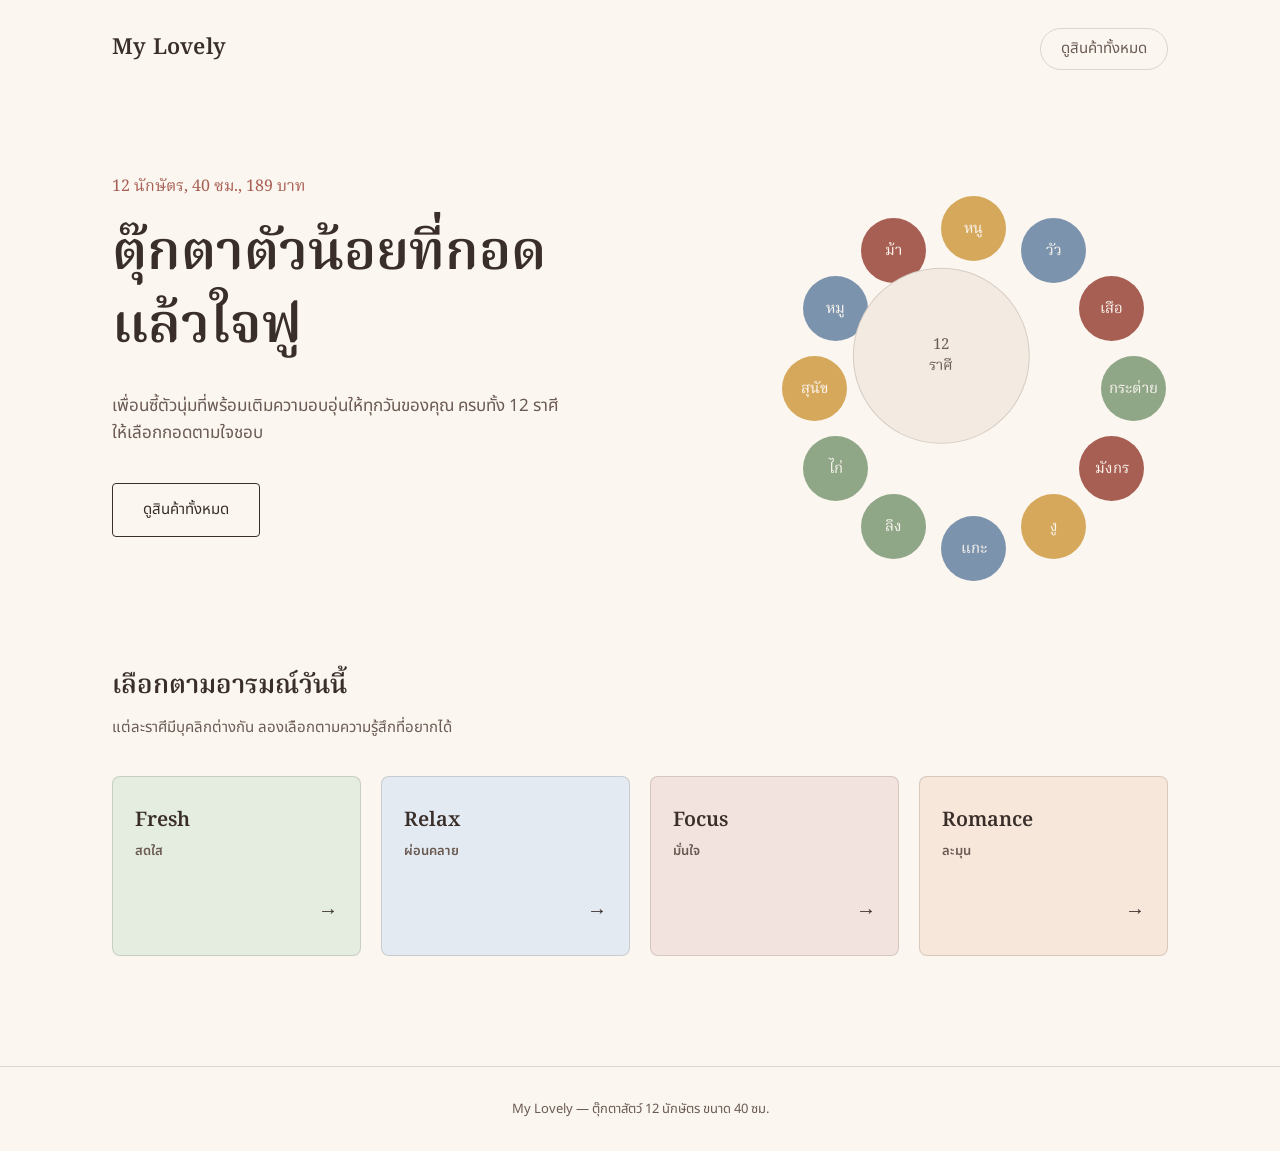
==== index.html @ 0e38061e "Add files via upload" ====
<!DOCTYPE html>
<html lang="th">
<head>
<meta charset="UTF-8">
<meta name="viewport" content="width=device-width, initial-scale=1.0">
<title>My Lovely — ตุ๊กตา 12 นักษัตร</title>
<link rel="stylesheet" href="style.css">
</head>
<body>

<nav class="site-nav">
  <a href="index.html" class="site-nav__logo">My Lovely</a>
  <a href="product.html" class="site-nav__link">ดูสินค้าทั้งหมด</a>
</nav>

<header class="hero">
  <div>
    <p class="hero__eyebrow">12 นักษัตร, 40 ซม., 189 บาท</p>
    <h1 class="hero__title">ตุ๊กตาตัวน้อยที่กอดแล้วใจฟู</h1>
    <p class="hero__sub">เพื่อนซี้ตัวนุ่มที่พร้อมเติมความอบอุ่นให้ทุกวันของคุณ ครบทั้ง 12 ราศี ให้เลือกกอดตามใจชอบ</p>
    <a href="product.html" class="hero__cta">ดูสินค้าทั้งหมด</a>
  </div>

  <div class="hero__ring" aria-hidden="true">
    <div class="hero__ring-dot" style="top:12%; left:50%; transform:translate(-50%,-50%); background:#D6A85C; animation-delay:0.02s;"><span>หนู</span></div>
    <div class="hero__ring-dot" style="top:17.1%; left:69%; transform:translate(-50%,-50%); background:#7C93AD; animation-delay:0.06s;"><span>วัว</span></div>
    <div class="hero__ring-dot" style="top:31%; left:82.9%; transform:translate(-50%,-50%); background:#A85F53; animation-delay:0.1s;"><span>เสือ</span></div>
    <div class="hero__ring-dot" style="top:50%; left:88%; transform:translate(-50%,-50%); background:#8FA687; animation-delay:0.14s;"><span>กระต่าย</span></div>
    <div class="hero__ring-dot" style="top:69%; left:82.9%; transform:translate(-50%,-50%); background:#A85F53; animation-delay:0.18s;"><span>มังกร</span></div>
    <div class="hero__ring-dot" style="top:82.9%; left:69%; transform:translate(-50%,-50%); background:#D6A85C; animation-delay:0.22s;"><span>งู</span></div>
    <div class="hero__ring-dot" style="top:88%; left:50%; transform:translate(-50%,-50%); background:#7C93AD; animation-delay:0.26s;"><span>แกะ</span></div>
    <div class="hero__ring-dot" style="top:82.9%; left:31%; transform:translate(-50%,-50%); background:#8FA687; animation-delay:0.3s;"><span>ลิง</span></div>
    <div class="hero__ring-dot" style="top:69%; left:17.1%; transform:translate(-50%,-50%); background:#8FA687; animation-delay:0.34s;"><span>ไก่</span></div>
    <div class="hero__ring-dot" style="top:50%; left:12%; transform:translate(-50%,-50%); background:#D6A85C; animation-delay:0.38s;"><span>สุนัข</span></div>
    <div class="hero__ring-dot" style="top:31%; left:17.1%; transform:translate(-50%,-50%); background:#7C93AD; animation-delay:0.42s;"><span>หมู</span></div>
    <div class="hero__ring-dot" style="top:17.1%; left:31%; transform:translate(-50%,-50%); background:#A85F53; animation-delay:0.46s;"><span>ม้า</span></div>
    <div class="hero__ring-center">12<br>ราศี</div>
  </div>
</header>

<section class="moods">
  <h2 class="moods__head">เลือกตามอารมณ์วันนี้</h2>
  <p class="moods__sub">แต่ละราศีมีบุคลิกต่างกัน ลองเลือกตามความรู้สึกที่อยากได้</p>

  <div class="moods__grid">
    <a href="product.html?mood=fresh" class="mood-card" data-mood="fresh">
      <span class="mood-card__label">Fresh<span class="mood-card__label-th">สดใส</span></span>
      <span class="mood-card__arrow">→</span>
    </a>
    <a href="product.html?mood=relax" class="mood-card" data-mood="relax">
      <span class="mood-card__label">Relax<span class="mood-card__label-th">ผ่อนคลาย</span></span>
      <span class="mood-card__arrow">→</span>
    </a>
    <a href="product.html?mood=focus" class="mood-card" data-mood="focus">
      <span class="mood-card__label">Focus<span class="mood-card__label-th">มั่นใจ</span></span>
      <span class="mood-card__arrow">→</span>
    </a>
    <a href="product.html?mood=romance" class="mood-card" data-mood="romance">
      <span class="mood-card__label">Romance<span class="mood-card__label-th">ละมุน</span></span>
      <span class="mood-card__arrow">→</span>
    </a>
  </div>
</section>

<footer class="site-footer">
  My Lovely — ตุ๊กตาสัตว์ 12 นักษัตร ขนาด 40 ซม.
</footer>

</body>
</html>
---- style.css ----
@import url('https://fonts.googleapis.com/css2?family=Noto+Serif+Thai:wght@400;500;600;700&family=Noto+Sans+Thai:wght@400;500;600&display=swap');

:root {
  --cream: #FBF6F0;
  --cream-deep: #F3EBE1;
  --ink: #3A2E2A;
  --ink-soft: #6B5B54;
  --rose: #C97C6D;
  --rose-deep: #A85F53;
  --sage: #8FA687;
  --blue: #7C93AD;
  --gold: #D6A85C;
  --line: rgba(58, 46, 42, 0.16);

  --serif: 'Noto Serif Thai', 'Times New Roman', serif;
  --sans: 'Noto Sans Thai', 'Helvetica Neue', sans-serif;
}

* {
  box-sizing: border-box;
}

html {
  scroll-behavior: smooth;
}

body {
  margin: 0;
  background: var(--cream);
  color: var(--ink);
  font-family: var(--sans);
  line-height: 1.6;
  -webkit-font-smoothing: antialiased;
}

a {
  color: inherit;
}

button {
  font-family: inherit;
}

:focus-visible {
  outline: 2px solid var(--rose-deep);
  outline-offset: 3px;
}

.wrap {
  max-width: 1120px;
  margin: 0 auto;
  padding: 0 32px;
}

/* ---------- Nav ---------- */

.site-nav {
  display: flex;
  align-items: center;
  justify-content: space-between;
  padding: 28px 32px;
  max-width: 1120px;
  margin: 0 auto;
}

.site-nav__logo {
  font-family: var(--serif);
  font-size: 22px;
  font-weight: 600;
  text-decoration: none;
  color: var(--ink);
  letter-spacing: 0.01em;
}

.site-nav__link {
  text-decoration: none;
  color: var(--ink-soft);
  font-size: 15px;
  padding: 8px 20px;
  border: 1px solid var(--line);
  border-radius: 999px;
  transition: border-color 0.15s ease, color 0.15s ease;
}

.site-nav__link:hover {
  border-color: var(--rose-deep);
  color: var(--rose-deep);
}

/* ---------- Hero ---------- */

.hero {
  padding: 48px 32px 100px;
  max-width: 1120px;
  margin: 0 auto;
  display: grid;
  grid-template-columns: 1.1fr 0.9fr;
  gap: 48px;
  align-items: center;
}

.hero__eyebrow {
  font-family: var(--serif);
  font-size: 16px;
  color: var(--rose-deep);
  margin: 0 0 18px;
}

.hero__title {
  font-family: var(--serif);
  font-size: clamp(34px, 4.6vw, 54px);
  line-height: 1.35;
  font-weight: 600;
  margin: 0 0 28px;
  max-width: 15ch;
}

.hero__sub {
  font-size: 17px;
  color: var(--ink-soft);
  max-width: 46ch;
  margin: 0 0 36px;
}

.hero__cta {
  display: inline-block;
  text-decoration: none;
  font-size: 15px;
  color: var(--ink);
  padding: 14px 30px;
  border: 1px solid var(--ink);
  border-radius: 4px;
  transition: background 0.15s ease, color 0.15s ease;
}

.hero__cta:hover {
  background: var(--ink);
  color: var(--cream);
}

.hero__ring {
  position: relative;
  width: 100%;
  aspect-ratio: 1 / 1;
  max-width: 420px;
  margin: 0 auto;
}

.hero__ring-dot {
  position: absolute;
  width: 15.5%;
  aspect-ratio: 1 / 1;
  border-radius: 50%;
  display: flex;
  align-items: center;
  justify-content: center;
  font-family: var(--serif);
  font-size: 15px;
  color: var(--cream);
  animation: drift-in 1.1s cubic-bezier(0.2, 0.7, 0.2, 1) both;
}

@keyframes drift-in {
  from {
    opacity: 0;
    transform: scale(0.4);
  }
  to {
    opacity: 1;
    transform: scale(1);
  }
}

@media (prefers-reduced-motion: reduce) {
  .hero__ring-dot {
    animation: none;
  }
}

.hero__ring-center {
  position: absolute;
  top: 50%;
  left: 50%;
  transform: translate(-50%, -50%);
  width: 42%;
  aspect-ratio: 1 / 1;
  border-radius: 50%;
  background: var(--cream-deep);
  border: 1px solid var(--line);
  display: flex;
  align-items: center;
  justify-content: center;
  font-family: var(--serif);
  font-size: 15px;
  color: var(--ink-soft);
  text-align: center;
  line-height: 1.4;
}

/* ---------- Mood section ---------- */

.moods {
  padding: 0 32px 110px;
  max-width: 1120px;
  margin: 0 auto;
}

.moods__head {
  font-family: var(--serif);
  font-size: 26px;
  font-weight: 600;
  margin: 0 0 8px;
}

.moods__sub {
  color: var(--ink-soft);
  font-size: 15px;
  margin: 0 0 36px;
}

.moods__grid {
  display: grid;
  grid-template-columns: repeat(4, 1fr);
  gap: 20px;
}

.mood-card {
  display: block;
  text-decoration: none;
  color: var(--ink);
  border: 1px solid var(--line);
  border-radius: 8px;
  padding: 28px 22px;
  min-height: 180px;
  display: flex;
  flex-direction: column;
  justify-content: space-between;
  transition: transform 0.15s ease, border-color 0.15s ease;
}

.mood-card:hover {
  transform: translateY(-3px);
  border-color: var(--ink);
}

.mood-card[data-mood="fresh"] { background: #E4EDDF; }
.mood-card[data-mood="relax"] { background: #E3EAF1; }
.mood-card[data-mood="focus"] { background: #F3E3DE; }
.mood-card[data-mood="romance"] { background: #F6E7DA; }

.mood-card__label {
  font-family: var(--serif);
  font-size: 20px;
  font-weight: 600;
}

.mood-card__label-th {
  display: block;
  font-family: var(--sans);
  font-size: 13px;
  color: var(--ink-soft);
  margin-top: 4px;
}

.mood-card__arrow {
  align-self: flex-end;
  font-size: 20px;
}

/* ---------- Product page header ---------- */

.product-header {
  padding: 20px 32px 8px;
  max-width: 1120px;
  margin: 0 auto;
}

.product-header__title {
  font-family: var(--serif);
  font-size: clamp(28px, 4vw, 40px);
  font-weight: 600;
  margin: 0 0 10px;
}

.product-header__sub {
  color: var(--ink-soft);
  font-size: 15px;
  margin: 0 0 32px;
  max-width: 60ch;
}

/* ---------- Filter bar ---------- */

#filter-bar {
  display: flex;
  flex-wrap: wrap;
  gap: 10px;
  padding: 0 32px 40px;
  max-width: 1120px;
  margin: 0 auto;
}

.filter-pill {
  background: transparent;
  border: 1px solid var(--line);
  border-radius: 999px;
  padding: 9px 20px;
  font-size: 14px;
  color: var(--ink-soft);
  cursor: pointer;
  transition: border-color 0.15s ease, color 0.15s ease, background 0.15s ease;
}

.filter-pill:hover {
  border-color: var(--rose-deep);
  color: var(--rose-deep);
}

.filter-pill.is-active {
  background: var(--ink);
  border-color: var(--ink);
  color: var(--cream);
}

/* ---------- Product grid ---------- */

#product-list {
  display: grid;
  grid-template-columns: repeat(3, 1fr);
  gap: 22px;
  padding: 0 32px 110px;
  max-width: 1120px;
  margin: 0 auto;
}

.product-card {
  border: 1px solid var(--line);
  border-radius: 8px;
  padding: 26px;
  background: var(--cream-deep);
  display: flex;
  flex-direction: column;
  gap: 12px;
}

.product-card__badge {
  width: 56px;
  height: 56px;
  border-radius: 50%;
  display: flex;
  align-items: center;
  justify-content: center;
  font-family: var(--serif);
  font-size: 20px;
  color: var(--cream);
}

.product-card__badge[data-mood="fresh"] { background: var(--sage); }
.product-card__badge[data-mood="relax"] { background: var(--blue); }
.product-card__badge[data-mood="focus"] { background: var(--rose-deep); }
.product-card__badge[data-mood="romance"] { background: var(--gold); }

.product-card__name {
  font-family: var(--serif);
  font-size: 21px;
  font-weight: 600;
  margin: 0;
}

.product-card__desc {
  font-size: 14px;
  color: var(--ink-soft);
  margin: 0;
  flex-grow: 1;
}

.product-card__tagline {
  font-size: 13px;
  color: var(--ink-soft);
  margin: 0;
  border-top: 1px solid var(--line);
  padding-top: 12px;
}

.product-card__footer {
  display: flex;
  align-items: center;
  justify-content: space-between;
  margin-top: 4px;
}

.product-card__price {
  font-family: var(--serif);
  font-size: 19px;
  font-weight: 600;
  color: var(--rose-deep);
}

.product-card__cta {
  background: transparent;
  border: 1px solid var(--ink);
  border-radius: 4px;
  padding: 9px 18px;
  font-size: 13px;
  color: var(--ink);
  cursor: pointer;
  transition: background 0.15s ease, color 0.15s ease;
}

.product-card__cta:hover {
  background: var(--ink);
  color: var(--cream);
}

.product-empty {
  grid-column: 1 / -1;
  text-align: center;
  color: var(--ink-soft);
  padding: 60px 0;
}

/* ---------- Footer ---------- */

.site-footer {
  border-top: 1px solid var(--line);
  padding: 32px;
  text-align: center;
  color: var(--ink-soft);
  font-size: 13px;
}

/* ---------- Responsive ---------- */

@media (max-width: 860px) {
  .hero {
    grid-template-columns: 1fr;
    padding-bottom: 60px;
  }

  .hero__ring {
    max-width: 300px;
  }

  .moods__grid {
    grid-template-columns: repeat(2, 1fr);
  }

  #product-list {
    grid-template-columns: repeat(2, 1fr);
  }
}

@media (max-width: 520px) {
  .wrap,
  .site-nav,
  .hero,
  .moods,
  .product-header,
  #filter-bar,
  #product-list {
    padding-left: 20px;
    padding-right: 20px;
  }

  .moods__grid {
    grid-template-columns: 1fr;
  }

  #product-list {
    grid-template-columns: 1fr;
  }
}

/* ---------- Order form ---------- */

.order-section {
  padding: 20px 32px 100px;
  max-width: 640px;
  margin: 0 auto;
}

.order-section__title {
  font-family: var(--serif);
  font-size: clamp(26px, 4vw, 36px);
  font-weight: 600;
  margin: 0 0 10px;
}

.order-section__sub {
  color: var(--ink-soft);
  font-size: 15px;
  margin: 0 0 8px;
  max-width: 52ch;
}

.order-form {
  display: flex;
  flex-direction: column;
  gap: 22px;
  margin-top: 36px;
}

.field {
  display: flex;
  flex-direction: column;
  gap: 8px;
}

.field label {
  font-size: 14px;
  color: var(--ink-soft);
}

.field input,
.field textarea {
  font-family: var(--sans);
  font-size: 15px;
  padding: 12px 14px;
  border: 1px solid var(--line);
  border-radius: 6px;
  background: var(--cream-deep);
  color: var(--ink);
  resize: vertical;
}

.field textarea {
  min-height: 90px;
}

.field input:focus,
.field textarea:focus {
  border-color: var(--rose-deep);
}

.order-submit {
  align-self: flex-start;
  background: var(--ink);
  color: var(--cream);
  border: none;
  border-radius: 4px;
  padding: 14px 34px;
  font-size: 15px;
  cursor: pointer;
  transition: background 0.15s ease;
}

.order-submit:hover {
  background: var(--rose-deep);
}

/* ---------- Thank you page ---------- */

.thankyou {
  min-height: 70vh;
  display: flex;
  flex-direction: column;
  align-items: center;
  justify-content: center;
  text-align: center;
  padding: 40px 32px;
}

.thankyou__title {
  font-family: var(--serif);
  font-size: clamp(28px, 4vw, 40px);
  margin: 0 0 16px;
}

.thankyou__sub {
  color: var(--ink-soft);
  margin: 0 0 32px;
  max-width: 46ch;
}

.thankyou__cta {
  text-decoration: none;
  color: var(--ink);
  border: 1px solid var(--ink);
  border-radius: 4px;
  padding: 14px 30px;
  transition: background 0.15s ease, color 0.15s ease;
}

.thankyou__cta:hover {
  background: var(--ink);
  color: var(--cream);
}

/* ---------- Admin table ---------- */

.admin-section {
  padding: 20px 32px 100px;
  max-width: 1120px;
  margin: 0 auto;
}

.admin-section__title {
  font-family: var(--serif);
  font-size: clamp(26px, 4vw, 36px);
  font-weight: 600;
  margin: 0 0 8px;
}

.admin-section__sub {
  color: var(--ink-soft);
  font-size: 14px;
  margin: 0 0 32px;
}

.admin-table-wrap {
  overflow-x: auto;
  border: 1px solid var(--line);
  border-radius: 8px;
}

table#ordersTable {
  width: 100%;
  border-collapse: collapse;
  font-size: 14px;
}

table#ordersTable th,
table#ordersTable td {
  text-align: left;
  padding: 12px 16px;
  border-bottom: 1px solid var(--line);
  white-space: nowrap;
}

table#ordersTable th {
  font-family: var(--serif);
  font-weight: 600;
  color: var(--ink);
  background: var(--cream-deep);
}

table#ordersTable td {
  color: var(--ink-soft);
  vertical-align: top;
}

.admin-empty-row td {
  text-align: center;
  padding: 40px 0;
  color: var(--ink-soft);
  white-space: normal;
}
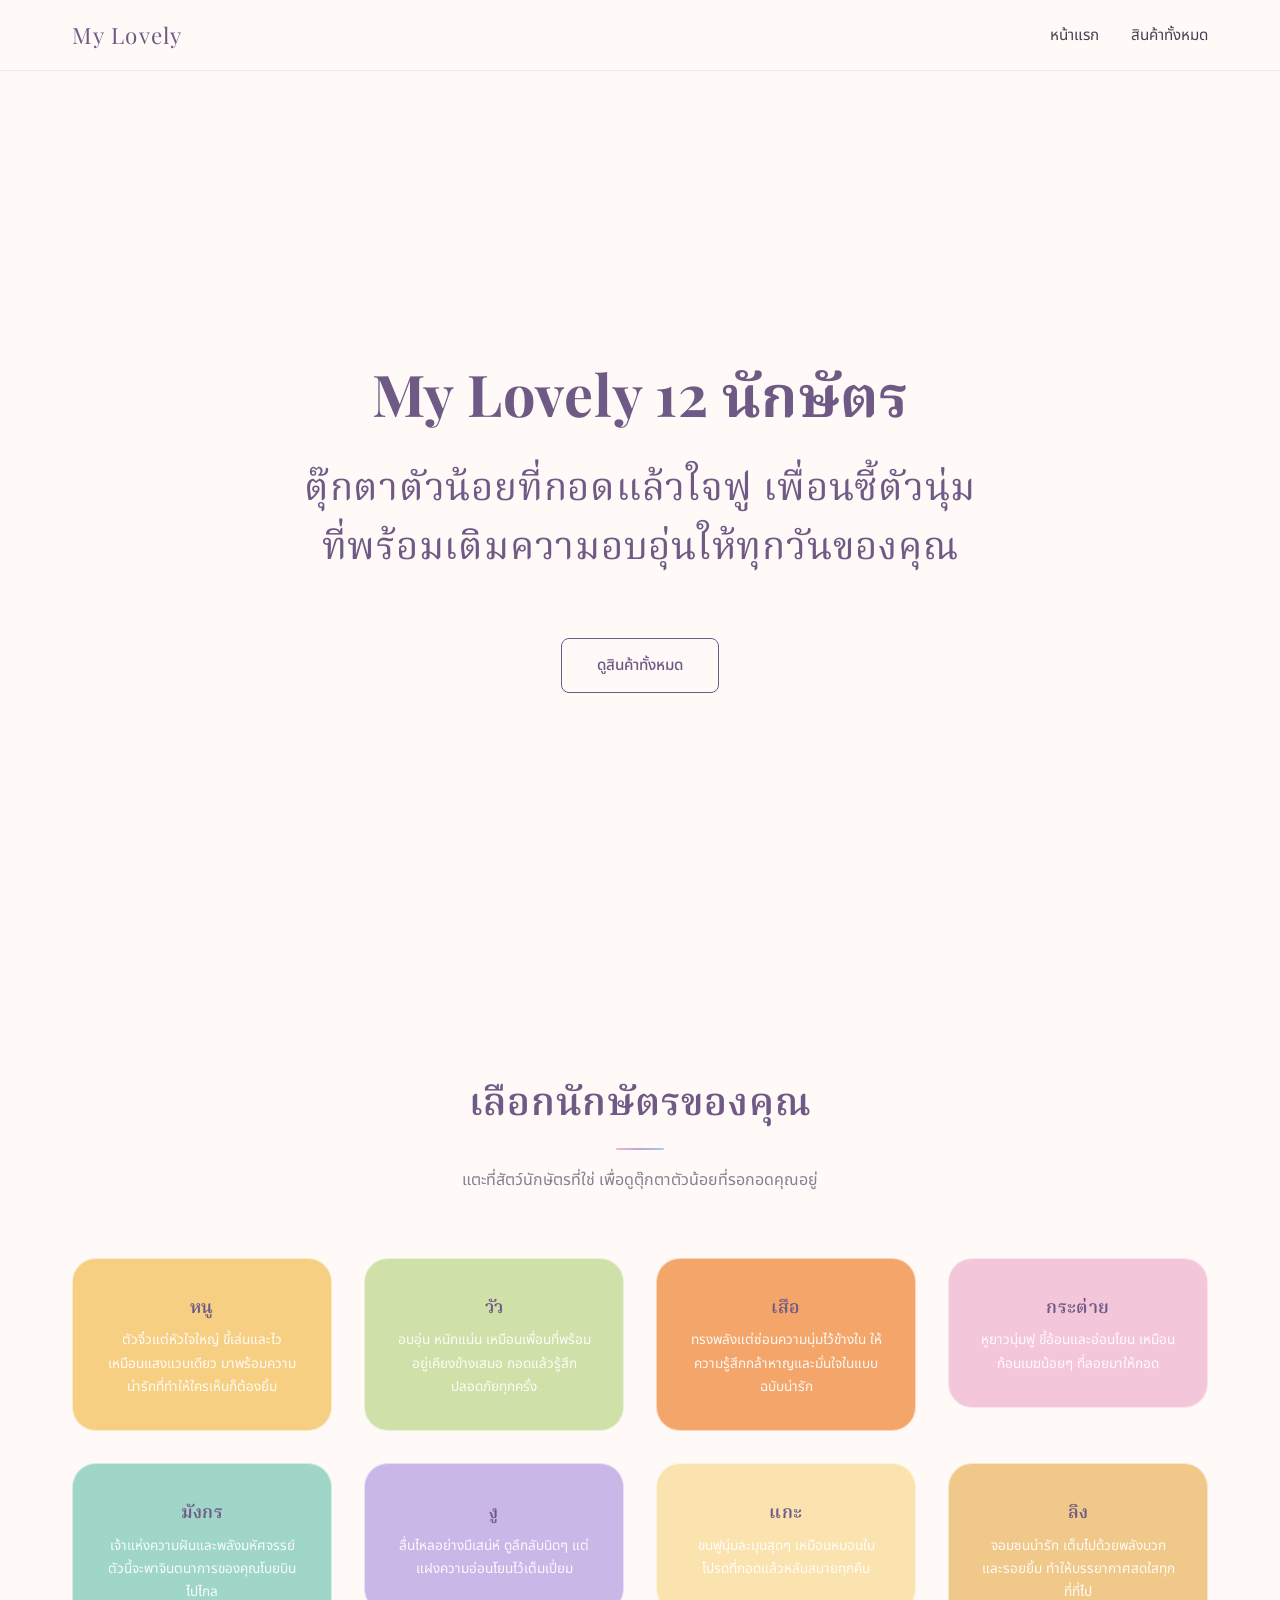
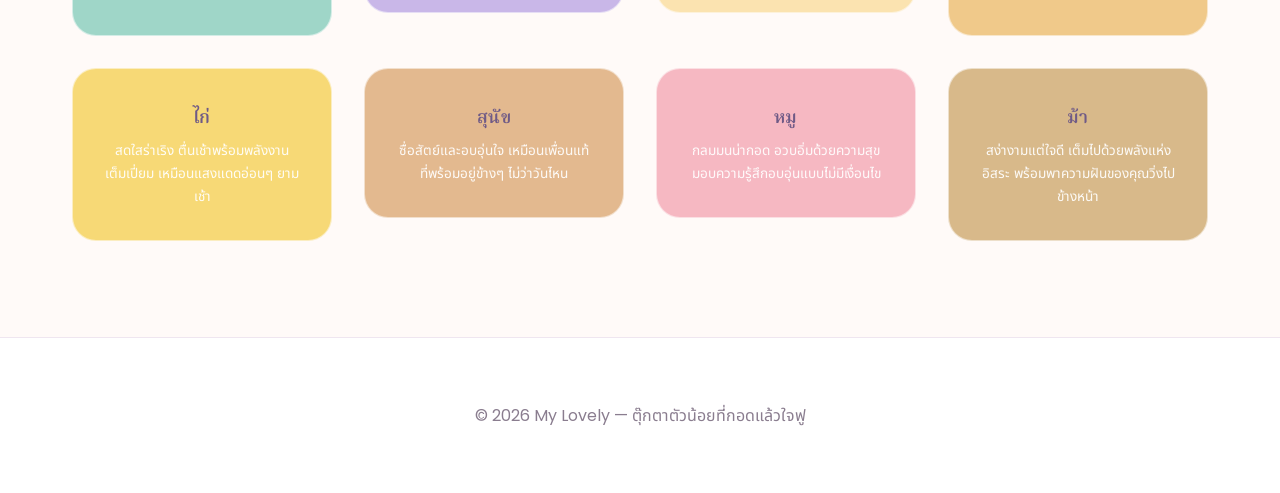
==== commit a1d4b04d: "Add files via upload" ====
--- a/index.html
+++ b/index.html
@@ -1,70 +1,142 @@
 <!DOCTYPE html>
 <html lang="th">
 <head>
-<meta charset="UTF-8">
-<meta name="viewport" content="width=device-width, initial-scale=1.0">
-<title>My Lovely — ตุ๊กตา 12 นักษัตร</title>
-<link rel="stylesheet" href="style.css">
+  <meta charset="UTF-8">
+  <meta name="viewport" content="width=device-width, initial-scale=1.0">
+  <title>My Lovely | ตุ๊กตา 12 นักษัตร</title>
+  <meta name="description" content="My Lovely 12 นักษัตร ตุ๊กตาตัวน้อยที่กอดแล้วใจฟู เพื่อนซี้ตัวนุ่มที่พร้อมเติมความอบอุ่นให้ทุกวันของคุณ">
+  <link rel="preconnect" href="https://fonts.googleapis.com">
+  <link rel="preconnect" href="https://fonts.gstatic.com" crossorigin>
+  <link href="https://fonts.googleapis.com/css2?family=Playfair+Display:wght@400;500;600;700&family=Noto+Serif+Thai:wght@400;500;600;700&family=Poppins:wght@300;400;500;600&family=Noto+Sans+Thai:wght@300;400;500;600&display=swap" rel="stylesheet">
+  <link rel="stylesheet" href="style.css">
 </head>
 <body>
 
-<nav class="site-nav">
-  <a href="index.html" class="site-nav__logo">My Lovely</a>
-  <a href="product.html" class="site-nav__link">ดูสินค้าทั้งหมด</a>
-</nav>
+  <header class="site-header">
+    <div class="container">
+      <a href="index.html" class="logo">My Lovely</a>
+      <nav class="nav-links">
+        <a href="index.html">หน้าแรก</a>
+        <a href="product.html">สินค้าทั้งหมด</a>
+      </nav>
+    </div>
+  </header>
 
-<header class="hero">
-  <div>
-    <p class="hero__eyebrow">12 นักษัตร, 40 ซม., 189 บาท</p>
-    <h1 class="hero__title">ตุ๊กตาตัวน้อยที่กอดแล้วใจฟู</h1>
-    <p class="hero__sub">เพื่อนซี้ตัวนุ่มที่พร้อมเติมความอบอุ่นให้ทุกวันของคุณ ครบทั้ง 12 ราศี ให้เลือกกอดตามใจชอบ</p>
-    <a href="product.html" class="hero__cta">ดูสินค้าทั้งหมด</a>
-  </div>
+  <section class="hero">
+    <div class="container">
+      <div class="hero__content">
+        <h1 class="hero__title">
+          <strong>My Lovely 12 นักษัตร</strong>
+          ตุ๊กตาตัวน้อยที่กอดแล้วใจฟู เพื่อนซี้ตัวนุ่มที่พร้อมเติมความอบอุ่นให้ทุกวันของคุณ
+        </h1>
+        <div class="hero__actions">
+          <a href="product.html" class="btn">ดูสินค้าทั้งหมด</a>
+        </div>
+      </div>
+    </div>
+  </section>
 
-  <div class="hero__ring" aria-hidden="true">
-    <div class="hero__ring-dot" style="top:12%; left:50%; transform:translate(-50%,-50%); background:#D6A85C; animation-delay:0.02s;"><span>หนู</span></div>
-    <div class="hero__ring-dot" style="top:17.1%; left:69%; transform:translate(-50%,-50%); background:#7C93AD; animation-delay:0.06s;"><span>วัว</span></div>
-    <div class="hero__ring-dot" style="top:31%; left:82.9%; transform:translate(-50%,-50%); background:#A85F53; animation-delay:0.1s;"><span>เสือ</span></div>
-    <div class="hero__ring-dot" style="top:50%; left:88%; transform:translate(-50%,-50%); background:#8FA687; animation-delay:0.14s;"><span>กระต่าย</span></div>
-    <div class="hero__ring-dot" style="top:69%; left:82.9%; transform:translate(-50%,-50%); background:#A85F53; animation-delay:0.18s;"><span>มังกร</span></div>
-    <div class="hero__ring-dot" style="top:82.9%; left:69%; transform:translate(-50%,-50%); background:#D6A85C; animation-delay:0.22s;"><span>งู</span></div>
-    <div class="hero__ring-dot" style="top:88%; left:50%; transform:translate(-50%,-50%); background:#7C93AD; animation-delay:0.26s;"><span>แกะ</span></div>
-    <div class="hero__ring-dot" style="top:82.9%; left:31%; transform:translate(-50%,-50%); background:#8FA687; animation-delay:0.3s;"><span>ลิง</span></div>
-    <div class="hero__ring-dot" style="top:69%; left:17.1%; transform:translate(-50%,-50%); background:#8FA687; animation-delay:0.34s;"><span>ไก่</span></div>
-    <div class="hero__ring-dot" style="top:50%; left:12%; transform:translate(-50%,-50%); background:#D6A85C; animation-delay:0.38s;"><span>สุนัข</span></div>
-    <div class="hero__ring-dot" style="top:31%; left:17.1%; transform:translate(-50%,-50%); background:#7C93AD; animation-delay:0.42s;"><span>หมู</span></div>
-    <div class="hero__ring-dot" style="top:17.1%; left:31%; transform:translate(-50%,-50%); background:#A85F53; animation-delay:0.46s;"><span>ม้า</span></div>
-    <div class="hero__ring-center">12<br>ราศี</div>
-  </div>
-</header>
+  <section id="zodiac">
+    <div class="container">
+      <h2>เลือกนักษัตรของคุณ</h2>
+      <p class="section-subtitle">แตะที่สัตว์นักษัตรที่ใช่ เพื่อดูตุ๊กตาตัวน้อยที่รอกอดคุณอยู่</p>
 
-<section class="moods">
-  <h2 class="moods__head">เลือกตามอารมณ์วันนี้</h2>
-  <p class="moods__sub">แต่ละราศีมีบุคลิกต่างกัน ลองเลือกตามความรู้สึกที่อยากได้</p>
+      <div class="grid grid-4 animal-grid">
 
-  <div class="moods__grid">
-    <a href="product.html?mood=fresh" class="mood-card" data-mood="fresh">
-      <span class="mood-card__label">Fresh<span class="mood-card__label-th">สดใส</span></span>
-      <span class="mood-card__arrow">→</span>
-    </a>
-    <a href="product.html?mood=relax" class="mood-card" data-mood="relax">
-      <span class="mood-card__label">Relax<span class="mood-card__label-th">ผ่อนคลาย</span></span>
-      <span class="mood-card__arrow">→</span>
-    </a>
-    <a href="product.html?mood=focus" class="mood-card" data-mood="focus">
-      <span class="mood-card__label">Focus<span class="mood-card__label-th">มั่นใจ</span></span>
-      <span class="mood-card__arrow">→</span>
-    </a>
-    <a href="product.html?mood=romance" class="mood-card" data-mood="romance">
-      <span class="mood-card__label">Romance<span class="mood-card__label-th">ละมุน</span></span>
-      <span class="mood-card__arrow">→</span>
-    </a>
-  </div>
-</section>
+        <a href="product.html?Type=Mouse">
+          <div class="mood-card mouse">
+            <h3 class="mood-card__name">หนู</h3>
+            <p>ตัวจิ๋วแต่หัวใจใหญ่ ขี้เล่นและไวเหมือนแสงแวบเดียว มาพร้อมความน่ารักที่ทำให้ใครเห็นก็ต้องยิ้ม</p>
+          </div>
+        </a>
 
-<footer class="site-footer">
-  My Lovely — ตุ๊กตาสัตว์ 12 นักษัตร ขนาด 40 ซม.
-</footer>
+        <a href="product.html?Type=Cow">
+          <div class="mood-card cow">
+            <h3 class="mood-card__name">วัว</h3>
+            <p>อบอุ่น หนักแน่น เหมือนเพื่อนที่พร้อมอยู่เคียงข้างเสมอ กอดแล้วรู้สึกปลอดภัยทุกครั้ง</p>
+          </div>
+        </a>
 
+        <a href="product.html?Type=Tiger">
+          <div class="mood-card tiger">
+            <h3 class="mood-card__name">เสือ</h3>
+            <p>ทรงพลังแต่ซ่อนความนุ่มไว้ข้างใน ให้ความรู้สึกกล้าหาญและมั่นใจในแบบฉบับน่ารัก</p>
+          </div>
+        </a>
+
+        <a href="product.html?Type=Rabbit">
+          <div class="mood-card rabbit">
+            <h3 class="mood-card__name">กระต่าย</h3>
+            <p>หูยาวนุ่มฟู ขี้อ้อนและอ่อนโยน เหมือนก้อนเมฆน้อยๆ ที่ลอยมาให้กอด</p>
+          </div>
+        </a>
+
+        <a href="product.html?Type=Dragon">
+          <div class="mood-card dragon">
+            <h3 class="mood-card__name">มังกร</h3>
+            <p>เจ้าแห่งความฝันและพลังมหัศจรรย์ ตัวนี้จะพาจินตนาการของคุณโบยบินไปไกล</p>
+          </div>
+        </a>
+
+        <a href="product.html?Type=Snake">
+          <div class="mood-card snake">
+            <h3 class="mood-card__name">งู</h3>
+            <p>ลื่นไหลอย่างมีเสน่ห์ ดูลึกลับนิดๆ แต่แฝงความอ่อนโยนไว้เต็มเปี่ยม</p>
+          </div>
+        </a>
+
+        <a href="product.html?Type=Sheep">
+          <div class="mood-card sheep">
+            <h3 class="mood-card__name">แกะ</h3>
+            <p>ขนฟูนุ่มละมุนสุดๆ เหมือนหมอนใบโปรดที่กอดแล้วหลับสบายทุกคืน</p>
+          </div>
+        </a>
+
+        <a href="product.html?Type=Monkey">
+          <div class="mood-card monkey">
+            <h3 class="mood-card__name">ลิง</h3>
+            <p>จอมซนน่ารัก เต็มไปด้วยพลังบวกและรอยยิ้ม ทำให้บรรยากาศสดใสทุกที่ที่ไป</p>
+          </div>
+        </a>
+
+        <a href="product.html?Type=Chicken">
+          <div class="mood-card chicken">
+            <h3 class="mood-card__name">ไก่</h3>
+            <p>สดใสร่าเริง ตื่นเช้าพร้อมพลังงานเต็มเปี่ยม เหมือนแสงแดดอ่อนๆ ยามเช้า</p>
+          </div>
+        </a>
+
+        <a href="product.html?Type=Dog">
+          <div class="mood-card dog">
+            <h3 class="mood-card__name">สุนัข</h3>
+            <p>ซื่อสัตย์และอบอุ่นใจ เหมือนเพื่อนแท้ที่พร้อมอยู่ข้างๆ ไม่ว่าวันไหน</p>
+          </div>
+        </a>
+
+        <a href="product.html?Type=Pig">
+          <div class="mood-card pig">
+            <h3 class="mood-card__name">หมู</h3>
+            <p>กลมมนน่ากอด อวบอิ่มด้วยความสุข มอบความรู้สึกอบอุ่นแบบไม่มีเงื่อนไข</p>
+          </div>
+        </a>
+
+        <a href="product.html?Type=Hores">
+          <div class="mood-card horse">
+            <h3 class="mood-card__name">ม้า</h3>
+            <p>สง่างามแต่ใจดี เต็มไปด้วยพลังแห่งอิสระ พร้อมพาความฝันของคุณวิ่งไปข้างหน้า</p>
+          </div>
+        </a>
+
+      </div>
+    </div>
+  </section>
+
+  <footer class="site-footer">
+    <div class="container">
+      <p>&copy; 2026 My Lovely — ตุ๊กตาตัวน้อยที่กอดแล้วใจฟู</p>
+    </div>
+  </footer>
+
+  <script src="script.js"></script>
 </body>
 </html>
--- a/style.css
+++ b/style.css
@@ -1,22 +1,63 @@
-@import url('https://fonts.googleapis.com/css2?family=Noto+Serif+Thai:wght@400;500;600;700&family=Noto+Sans+Thai:wght@400;500;600&display=swap');
+/* =========================================================
+   My Lovely — Global Theme
+   มินิมอล อบอุ่น สดใสน่ารัก แนวพรีเมียม
+   โทนหลัก: ม่วง / ชมพู / ฟ้าพาสเทล
+   ========================================================= */
 
 :root {
-  --cream: #FBF6F0;
-  --cream-deep: #F3EBE1;
-  --ink: #3A2E2A;
-  --ink-soft: #6B5B54;
-  --rose: #C97C6D;
-  --rose-deep: #A85F53;
-  --sage: #8FA687;
-  --blue: #7C93AD;
-  --gold: #D6A85C;
-  --line: rgba(58, 46, 42, 0.16);
-
-  --serif: 'Noto Serif Thai', 'Times New Roman', serif;
-  --sans: 'Noto Sans Thai', 'Helvetica Neue', sans-serif;
-}
-
+  /* --- โทนสีหลัก (ใช้กับพื้นหลัง เส้นขอบ ปุ่ม) --- */
+  --color-bg: #fffaf8;
+  --color-surface: #ffffff;
+  --color-text: #4a3f4f;
+  --color-text-soft: #8a7d8f;
+
+  --color-purple: #b9a6d9;
+  --color-purple-deep: #6f5a86;
+  --color-pink: #f3b8c8;
+  --color-pink-deep: #c77b96;
+  --color-blue: #a9cbe8;
+  --color-blue-deep: #5f83a3;
+
+  --color-border: #e4d9e8;
+  --color-border-soft: #efe6f0;
+
+  /* --- สีของแต่ละราศี/มู้ด (ใช้แต้มพื้นหลังการ์ดแบบเต็มสด) --- */
+  --mood-mouse:   #f6cf82;
+  --mood-cow:     #cfe0a8;
+  --mood-tiger:   #f3a56a;
+  --mood-rabbit:  #f4c6da;
+  --mood-dragon:  #9fd6c8;
+  --mood-snake:   #c9b7e8;
+  --mood-sheep:   #fbe3b0;
+  --mood-monkey:  #f0c98a;
+  --mood-chicken: #f7d976;
+  --mood-dog:     #e3b98f;
+  --mood-pig:     #f6b8c2;
+  --mood-horse:   #d8b98a;
+
+  /* --- ตัวอักษร --- */
+  --font-heading: "Playfair Display", "Noto Serif Thai", serif;
+  --font-body: "Poppins", "Noto Sans Thai", sans-serif;
+
+  /* --- ระยะห่าง --- */
+  --space-xs: 0.5rem;
+  --space-sm: 1rem;
+  --space-md: 2rem;
+  --space-lg: 4rem;
+  --space-xl: 6rem;
+
+  /* --- อื่นๆ --- */
+  --radius-sm: 8px;
+  --radius-md: 16px;
+  --radius-lg: 24px;
+  --shadow-soft: 0 8px 24px rgba(111, 90, 134, 0.08);
+  --transition-base: all 0.25s ease;
+}
+
+/* ========================= Reset ========================= */
 * {
+  margin: 0;
+  padding: 0;
   box-sizing: border-box;
 }
 
@@ -25,623 +66,527 @@
 }
 
 body {
-  margin: 0;
-  background: var(--cream);
-  color: var(--ink);
-  font-family: var(--sans);
-  line-height: 1.6;
+  font-family: var(--font-body);
+  background-color: var(--color-bg);
+  color: var(--color-text);
+  line-height: 1.7;
+  font-weight: 400;
   -webkit-font-smoothing: antialiased;
 }
 
+img {
+  max-width: 100%;
+  display: block;
+}
+
 a {
+  text-decoration: none;
   color: inherit;
+}
+
+ul, ol {
+  list-style: none;
 }
 
 button {
   font-family: inherit;
-}
-
-:focus-visible {
-  outline: 2px solid var(--rose-deep);
-  outline-offset: 3px;
-}
-
-.wrap {
-  max-width: 1120px;
+  cursor: pointer;
+  background: none;
+  border: none;
+}
+
+/* ========================= Layout ========================= */
+.container {
+  width: 100%;
+  max-width: 1200px;
   margin: 0 auto;
-  padding: 0 32px;
-}
-
-/* ---------- Nav ---------- */
-
-.site-nav {
+  padding: 0 var(--space-md);
+}
+
+section {
+  padding: var(--space-xl) 0;
+}
+
+/* ========================= Typography ========================= */
+h1, h2, h3, h4 {
+  font-family: var(--font-heading);
+  font-weight: 600;
+  color: var(--color-purple-deep);
+  letter-spacing: 0.02em;
+}
+
+h1 {
+  font-size: clamp(2.2rem, 4vw, 3.4rem);
+  line-height: 1.25;
+}
+
+h2 {
+  font-size: clamp(1.8rem, 3vw, 2.4rem);
+  text-align: center;
+  margin-bottom: var(--space-sm);
+}
+
+h2::after {
+  content: "";
+  display: block;
+  width: 48px;
+  height: 2px;
+  margin: var(--space-sm) auto 0;
+  background: linear-gradient(90deg, var(--color-pink), var(--color-purple), var(--color-blue));
+  border-radius: 2px;
+}
+
+p {
+  color: var(--color-text-soft);
+  font-size: 1rem;
+}
+
+.section-subtitle {
+  text-align: center;
+  max-width: 560px;
+  margin: 0 auto var(--space-lg);
+}
+
+/* ========================= Buttons ========================= */
+.btn {
+  display: inline-block;
+  padding: 0.85rem 2.2rem;
+  border: 1px solid var(--color-purple-deep);
+  border-radius: var(--radius-sm);
+  font-family: var(--font-body);
+  font-size: 0.95rem;
+  font-weight: 500;
+  color: var(--color-purple-deep);
+  background: transparent;
+  transition: var(--transition-base);
+}
+
+.btn:hover {
+  background: var(--color-purple-deep);
+  color: #fff;
+  transform: translateY(-2px);
+}
+
+.btn-primary {
+  background: var(--color-purple-deep);
+  color: #fff;
+}
+
+.btn-primary:hover {
+  background: var(--color-purple);
+  border-color: var(--color-purple);
+}
+
+/* ========================= Card (สินค้า) ========================= */
+.product-card {
+  background: var(--color-surface);
+  border: 1px solid var(--color-border-soft);
+  border-radius: var(--radius-md);
+  overflow: hidden;
+  transition: var(--transition-base);
+  box-shadow: var(--shadow-soft);
+}
+
+.product-card:hover {
+  transform: translateY(-6px);
+  box-shadow: 0 16px 32px rgba(111, 90, 134, 0.14);
+}
+
+.product-card__image {
+  width: 100%;
+  aspect-ratio: 1 / 1;
+  overflow: hidden;
+}
+
+.product-card__image img {
+  width: 100%;
+  height: 100%;
+  object-fit: cover;
+  transition: var(--transition-base);
+}
+
+.product-card:hover .product-card__image img {
+  transform: scale(1.05);
+}
+
+.product-card__body {
+  padding: var(--space-sm) var(--space-sm) var(--space-md);
+  text-align: center;
+}
+
+.product-card__name {
+  font-family: var(--font-heading);
+  font-size: 1.15rem;
+  color: var(--color-text);
+  margin-bottom: 0.3rem;
+}
+
+.product-card__desc {
+  font-size: 0.85rem;
+  margin-bottom: var(--space-sm);
+}
+
+.product-card__price {
+  font-family: var(--font-heading);
+  font-size: 1.2rem;
+  color: var(--color-pink-deep);
+  font-weight: 600;
+}
+
+/* --- แต้มสี mood เล็กๆ ใต้ชื่อสินค้า --- */
+.product-card__badge {
+  display: inline-block;
+  width: 10px;
+  height: 10px;
+  border-radius: 50%;
+  margin-bottom: var(--space-xs);
+}
+
+.badge-mouse   { background-color: var(--mood-mouse); }
+.badge-cow     { background-color: var(--mood-cow); }
+.badge-tiger   { background-color: var(--mood-tiger); }
+.badge-rabbit  { background-color: var(--mood-rabbit); }
+.badge-dragon  { background-color: var(--mood-dragon); }
+.badge-snake   { background-color: var(--mood-snake); }
+.badge-sheep   { background-color: var(--mood-sheep); }
+.badge-monkey  { background-color: var(--mood-monkey); }
+.badge-chicken { background-color: var(--mood-chicken); }
+.badge-dog     { background-color: var(--mood-dog); }
+.badge-pig     { background-color: var(--mood-pig); }
+.badge-horse   { background-color: var(--mood-horse); }
+
+/* --- การ์ดพื้นหลังเต็มแบบสดใส (เช่น หน้าหมวดราศี) --- */
+.mood-card {
+  border-radius: var(--radius-lg);
+  padding: var(--space-md);
+  color: #fff;
+  text-align: center;
+  transition: var(--transition-base);
+}
+
+.mood-card.mouse   { background-color: var(--mood-mouse); }
+.mood-card.cow     { background-color: var(--mood-cow); }
+.mood-card.tiger   { background-color: var(--mood-tiger); }
+.mood-card.rabbit  { background-color: var(--mood-rabbit); }
+.mood-card.dragon  { background-color: var(--mood-dragon); }
+.mood-card.snake   { background-color: var(--mood-snake); }
+.mood-card.sheep   { background-color: var(--mood-sheep); }
+.mood-card.monkey  { background-color: var(--mood-monkey); }
+.mood-card.chicken { background-color: var(--mood-chicken); }
+.mood-card.dog     { background-color: var(--mood-dog); }
+.mood-card.pig     { background-color: var(--mood-pig); }
+.mood-card.horse   { background-color: var(--mood-horse); }
+
+/* ========================= Grid ========================= */
+.grid {
+  display: grid;
+  gap: var(--space-md);
+}
+
+.grid-4 {
+  grid-template-columns: repeat(4, 1fr);
+}
+
+.grid-3 {
+  grid-template-columns: repeat(3, 1fr);
+}
+
+/* ========================= Header / Nav ========================= */
+.site-header {
+  position: sticky;
+  top: 0;
+  z-index: 100;
+  background: rgba(255, 250, 248, 0.9);
+  backdrop-filter: blur(8px);
+  border-bottom: 1px solid var(--color-border-soft);
+}
+
+.site-header .container {
   display: flex;
   align-items: center;
   justify-content: space-between;
-  padding: 28px 32px;
-  max-width: 1120px;
-  margin: 0 auto;
-}
-
-.site-nav__logo {
-  font-family: var(--serif);
-  font-size: 22px;
-  font-weight: 600;
-  text-decoration: none;
-  color: var(--ink);
-  letter-spacing: 0.01em;
-}
-
-.site-nav__link {
-  text-decoration: none;
-  color: var(--ink-soft);
-  font-size: 15px;
-  padding: 8px 20px;
-  border: 1px solid var(--line);
-  border-radius: 999px;
-  transition: border-color 0.15s ease, color 0.15s ease;
-}
-
-.site-nav__link:hover {
-  border-color: var(--rose-deep);
-  color: var(--rose-deep);
-}
-
-/* ---------- Hero ---------- */
-
+  padding-top: var(--space-sm);
+  padding-bottom: var(--space-sm);
+}
+
+.logo {
+  font-family: var(--font-heading);
+  font-size: 1.4rem;
+  color: var(--color-purple-deep);
+  letter-spacing: 0.05em;
+}
+
+.nav-links {
+  display: flex;
+  gap: var(--space-md);
+  font-size: 0.95rem;
+}
+
+.nav-links a {
+  transition: var(--transition-base);
+}
+
+.nav-links a:hover {
+  color: var(--color-pink-deep);
+}
+
+/* ========================= Footer ========================= */
+.site-footer {
+  background: var(--color-surface);
+  border-top: 1px solid var(--color-border-soft);
+  padding: var(--space-lg) 0;
+  text-align: center;
+  font-size: 0.85rem;
+  color: var(--color-text-soft);
+}
+
+/* ========================= Hero (index.html) ========================= */
 .hero {
-  padding: 48px 32px 100px;
-  max-width: 1120px;
-  margin: 0 auto;
-  display: grid;
-  grid-template-columns: 1.1fr 0.9fr;
-  gap: 48px;
-  align-items: center;
-}
-
-.hero__eyebrow {
-  font-family: var(--serif);
-  font-size: 16px;
-  color: var(--rose-deep);
-  margin: 0 0 18px;
-}
-
-.hero__title {
-  font-family: var(--serif);
-  font-size: clamp(34px, 4.6vw, 54px);
-  line-height: 1.35;
-  font-weight: 600;
-  margin: 0 0 28px;
-  max-width: 15ch;
-}
-
-.hero__sub {
-  font-size: 17px;
-  color: var(--ink-soft);
-  max-width: 46ch;
-  margin: 0 0 36px;
-}
-
-.hero__cta {
-  display: inline-block;
-  text-decoration: none;
-  font-size: 15px;
-  color: var(--ink);
-  padding: 14px 30px;
-  border: 1px solid var(--ink);
-  border-radius: 4px;
-  transition: background 0.15s ease, color 0.15s ease;
-}
-
-.hero__cta:hover {
-  background: var(--ink);
-  color: var(--cream);
-}
-
-.hero__ring {
-  position: relative;
-  width: 100%;
-  aspect-ratio: 1 / 1;
-  max-width: 420px;
-  margin: 0 auto;
-}
-
-.hero__ring-dot {
-  position: absolute;
-  width: 15.5%;
-  aspect-ratio: 1 / 1;
-  border-radius: 50%;
+  min-height: 100vh;
   display: flex;
   align-items: center;
   justify-content: center;
-  font-family: var(--serif);
-  font-size: 15px;
-  color: var(--cream);
-  animation: drift-in 1.1s cubic-bezier(0.2, 0.7, 0.2, 1) both;
-}
-
-@keyframes drift-in {
-  from {
-    opacity: 0;
-    transform: scale(0.4);
-  }
-  to {
-    opacity: 1;
-    transform: scale(1);
-  }
-}
-
-@media (prefers-reduced-motion: reduce) {
-  .hero__ring-dot {
-    animation: none;
-  }
-}
-
-.hero__ring-center {
-  position: absolute;
-  top: 50%;
-  left: 50%;
-  transform: translate(-50%, -50%);
-  width: 42%;
-  aspect-ratio: 1 / 1;
-  border-radius: 50%;
-  background: var(--cream-deep);
-  border: 1px solid var(--line);
+  text-align: center;
+}
+
+.hero__content {
+  max-width: 680px;
+  margin: 0 auto;
+}
+
+.hero__title {
+  font-family: var(--font-heading);
+  font-size: clamp(1.7rem, 3.4vw, 2.4rem);
+  font-weight: 400;
+  line-height: 1.55;
+  color: var(--color-purple-deep);
+}
+
+.hero__title strong {
+  display: block;
+  font-size: 1.5em;
+  font-weight: 700;
+  margin-bottom: var(--space-sm);
+}
+
+.hero__actions {
+  margin-top: var(--space-lg);
+}
+
+/* ========================= Animal type section (index.html) ========================= */
+.animal-grid a {
+  display: block;
+}
+
+.mood-card {
+  border: 1px solid rgba(255, 255, 255, 0.55);
+}
+
+.mood-card:hover {
+  transform: translateY(-4px);
+  box-shadow: var(--shadow-soft);
+}
+
+.mood-card__name {
+  font-family: var(--font-heading);
+  font-size: 1.1rem;
+  font-weight: 600;
+  margin-bottom: var(--space-xs);
+}
+
+.mood-card p {
+  color: rgba(255, 255, 255, 0.92);
+  font-size: 0.85rem;
+}
+
+/* ========================= Page heading (product.html) ========================= */
+.page-heading {
+  text-align: center;
+  padding-bottom: var(--space-md);
+}
+
+/* ========================= Filter bar (product.html) ========================= */
+#filter-bar {
+  display: flex;
+  flex-wrap: wrap;
+  justify-content: center;
+  gap: var(--space-xs);
+  margin-bottom: var(--space-lg);
+}
+
+.filter-btn {
+  padding: 0.55rem 1.3rem;
+  border: 1px solid var(--color-border);
+  border-radius: 999px;
+  font-size: 0.85rem;
+  color: var(--color-text-soft);
+  background: var(--color-surface);
+  transition: var(--transition-base);
+}
+
+.filter-btn:hover {
+  border-color: var(--color-purple);
+  color: var(--color-purple-deep);
+}
+
+.filter-btn.active {
+  background: var(--color-purple-deep);
+  border-color: var(--color-purple-deep);
+  color: #fff;
+}
+
+#product-list {
+  display: grid;
+  grid-template-columns: repeat(4, 1fr);
+  gap: var(--space-md);
+}
+
+#product-list p {
+  grid-column: 1 / -1;
+  text-align: center;
+}
+
+/* ========================= Forms (order.html) ========================= */
+.form-card {
+  max-width: 560px;
+  margin: 0 auto;
+  background: var(--color-surface);
+  border: 1px solid var(--color-border-soft);
+  border-radius: var(--radius-lg);
+  padding: var(--space-lg);
+  box-shadow: var(--shadow-soft);
+}
+
+.form-group {
+  margin-bottom: var(--space-md);
+}
+
+.form-group label {
+  display: block;
+  margin-bottom: var(--space-xs);
+  font-size: 0.9rem;
+  color: var(--color-text);
+  font-weight: 500;
+}
+
+.form-group input,
+.form-group textarea {
+  width: 100%;
+  padding: 0.75rem 1rem;
+  border: 1px solid var(--color-border);
+  border-radius: var(--radius-sm);
+  font-family: var(--font-body);
+  font-size: 0.95rem;
+  color: var(--color-text);
+  background: var(--color-bg);
+  transition: var(--transition-base);
+}
+
+.form-group textarea {
+  resize: vertical;
+  min-height: 90px;
+}
+
+.form-group input:focus,
+.form-group textarea:focus {
+  outline: none;
+  border-color: var(--color-purple);
+  box-shadow: 0 0 0 3px rgba(185, 166, 217, 0.2);
+}
+
+.form-submit {
+  width: 100%;
+  margin-top: var(--space-sm);
+}
+
+/* ========================= Thank you page ========================= */
+.thankyou {
+  min-height: 70vh;
   display: flex;
   align-items: center;
   justify-content: center;
-  font-family: var(--serif);
-  font-size: 15px;
-  color: var(--ink-soft);
-  text-align: center;
-  line-height: 1.4;
-}
-
-/* ---------- Mood section ---------- */
-
-.moods {
-  padding: 0 32px 110px;
-  max-width: 1120px;
-  margin: 0 auto;
-}
-
-.moods__head {
-  font-family: var(--serif);
-  font-size: 26px;
+  text-align: center;
+}
+
+.thankyou__actions {
+  margin-top: var(--space-md);
+}
+
+/* ========================= Admin table ========================= */
+.admin-table-wrap {
+  overflow-x: auto;
+}
+
+#ordersTable {
+  width: 100%;
+  border-collapse: collapse;
+  background: var(--color-surface);
+  border: 1px solid var(--color-border-soft);
+  border-radius: var(--radius-md);
+  overflow: hidden;
+}
+
+#ordersTable th,
+#ordersTable td {
+  padding: 0.85rem 1rem;
+  text-align: left;
+  font-size: 0.9rem;
+  border-bottom: 1px solid var(--color-border-soft);
+  white-space: nowrap;
+}
+
+#ordersTable th {
+  font-family: var(--font-heading);
+  color: var(--color-purple-deep);
+  background: var(--color-bg);
   font-weight: 600;
-  margin: 0 0 8px;
-}
-
-.moods__sub {
-  color: var(--ink-soft);
-  font-size: 15px;
-  margin: 0 0 36px;
-}
-
-.moods__grid {
-  display: grid;
-  grid-template-columns: repeat(4, 1fr);
-  gap: 20px;
-}
-
-.mood-card {
-  display: block;
-  text-decoration: none;
-  color: var(--ink);
-  border: 1px solid var(--line);
-  border-radius: 8px;
-  padding: 28px 22px;
-  min-height: 180px;
-  display: flex;
-  flex-direction: column;
-  justify-content: space-between;
-  transition: transform 0.15s ease, border-color 0.15s ease;
-}
-
-.mood-card:hover {
-  transform: translateY(-3px);
-  border-color: var(--ink);
-}
-
-.mood-card[data-mood="fresh"] { background: #E4EDDF; }
-.mood-card[data-mood="relax"] { background: #E3EAF1; }
-.mood-card[data-mood="focus"] { background: #F3E3DE; }
-.mood-card[data-mood="romance"] { background: #F6E7DA; }
-
-.mood-card__label {
-  font-family: var(--serif);
-  font-size: 20px;
-  font-weight: 600;
-}
-
-.mood-card__label-th {
-  display: block;
-  font-family: var(--sans);
-  font-size: 13px;
-  color: var(--ink-soft);
-  margin-top: 4px;
-}
-
-.mood-card__arrow {
-  align-self: flex-end;
-  font-size: 20px;
-}
-
-/* ---------- Product page header ---------- */
-
-.product-header {
-  padding: 20px 32px 8px;
-  max-width: 1120px;
-  margin: 0 auto;
-}
-
-.product-header__title {
-  font-family: var(--serif);
-  font-size: clamp(28px, 4vw, 40px);
-  font-weight: 600;
-  margin: 0 0 10px;
-}
-
-.product-header__sub {
-  color: var(--ink-soft);
-  font-size: 15px;
-  margin: 0 0 32px;
-  max-width: 60ch;
-}
-
-/* ---------- Filter bar ---------- */
-
-#filter-bar {
-  display: flex;
-  flex-wrap: wrap;
-  gap: 10px;
-  padding: 0 32px 40px;
-  max-width: 1120px;
-  margin: 0 auto;
-}
-
-.filter-pill {
-  background: transparent;
-  border: 1px solid var(--line);
-  border-radius: 999px;
-  padding: 9px 20px;
-  font-size: 14px;
-  color: var(--ink-soft);
-  cursor: pointer;
-  transition: border-color 0.15s ease, color 0.15s ease, background 0.15s ease;
-}
-
-.filter-pill:hover {
-  border-color: var(--rose-deep);
-  color: var(--rose-deep);
-}
-
-.filter-pill.is-active {
-  background: var(--ink);
-  border-color: var(--ink);
-  color: var(--cream);
-}
-
-/* ---------- Product grid ---------- */
-
-#product-list {
-  display: grid;
-  grid-template-columns: repeat(3, 1fr);
-  gap: 22px;
-  padding: 0 32px 110px;
-  max-width: 1120px;
-  margin: 0 auto;
-}
-
-.product-card {
-  border: 1px solid var(--line);
-  border-radius: 8px;
-  padding: 26px;
-  background: var(--cream-deep);
-  display: flex;
-  flex-direction: column;
-  gap: 12px;
-}
-
-.product-card__badge {
-  width: 56px;
-  height: 56px;
-  border-radius: 50%;
-  display: flex;
-  align-items: center;
-  justify-content: center;
-  font-family: var(--serif);
-  font-size: 20px;
-  color: var(--cream);
-}
-
-.product-card__badge[data-mood="fresh"] { background: var(--sage); }
-.product-card__badge[data-mood="relax"] { background: var(--blue); }
-.product-card__badge[data-mood="focus"] { background: var(--rose-deep); }
-.product-card__badge[data-mood="romance"] { background: var(--gold); }
-
-.product-card__name {
-  font-family: var(--serif);
-  font-size: 21px;
-  font-weight: 600;
-  margin: 0;
-}
-
-.product-card__desc {
-  font-size: 14px;
-  color: var(--ink-soft);
-  margin: 0;
-  flex-grow: 1;
-}
-
-.product-card__tagline {
-  font-size: 13px;
-  color: var(--ink-soft);
-  margin: 0;
-  border-top: 1px solid var(--line);
-  padding-top: 12px;
-}
-
-.product-card__footer {
-  display: flex;
-  align-items: center;
-  justify-content: space-between;
-  margin-top: 4px;
-}
-
-.product-card__price {
-  font-family: var(--serif);
-  font-size: 19px;
-  font-weight: 600;
-  color: var(--rose-deep);
-}
-
-.product-card__cta {
-  background: transparent;
-  border: 1px solid var(--ink);
-  border-radius: 4px;
-  padding: 9px 18px;
-  font-size: 13px;
-  color: var(--ink);
-  cursor: pointer;
-  transition: background 0.15s ease, color 0.15s ease;
-}
-
-.product-card__cta:hover {
-  background: var(--ink);
-  color: var(--cream);
-}
-
-.product-empty {
-  grid-column: 1 / -1;
-  text-align: center;
-  color: var(--ink-soft);
-  padding: 60px 0;
-}
-
-/* ---------- Footer ---------- */
-
-.site-footer {
-  border-top: 1px solid var(--line);
-  padding: 32px;
-  text-align: center;
-  color: var(--ink-soft);
-  font-size: 13px;
-}
-
-/* ---------- Responsive ---------- */
-
-@media (max-width: 860px) {
-  .hero {
-    grid-template-columns: 1fr;
-    padding-bottom: 60px;
-  }
-
-  .hero__ring {
-    max-width: 300px;
-  }
-
-  .moods__grid {
-    grid-template-columns: repeat(2, 1fr);
-  }
-
+}
+
+#ordersTable tbody tr:hover {
+  background: var(--color-bg);
+}
+
+/* ========================= Responsive ========================= */
+@media (max-width: 992px) {
+  .grid-4,
+  #product-list {
+    grid-template-columns: repeat(3, 1fr);
+  }
+}
+
+@media (max-width: 768px) {
+  .grid-4,
+  .grid-3,
   #product-list {
     grid-template-columns: repeat(2, 1fr);
   }
-}
-
-@media (max-width: 520px) {
-  .wrap,
-  .site-nav,
-  .hero,
-  .moods,
-  .product-header,
-  #filter-bar,
+
+  .nav-links {
+    display: none;
+  }
+
+  section {
+    padding: var(--space-lg) 0;
+  }
+
+  .form-card {
+    padding: var(--space-md);
+  }
+}
+
+@media (max-width: 480px) {
+  .grid-4,
+  .grid-3,
   #product-list {
-    padding-left: 20px;
-    padding-right: 20px;
-  }
-
-  .moods__grid {
-    grid-template-columns: 1fr;
-  }
-
-  #product-list {
-    grid-template-columns: 1fr;
-  }
-}
-
-/* ---------- Order form ---------- */
-
-.order-section {
-  padding: 20px 32px 100px;
-  max-width: 640px;
-  margin: 0 auto;
-}
-
-.order-section__title {
-  font-family: var(--serif);
-  font-size: clamp(26px, 4vw, 36px);
-  font-weight: 600;
-  margin: 0 0 10px;
-}
-
-.order-section__sub {
-  color: var(--ink-soft);
-  font-size: 15px;
-  margin: 0 0 8px;
-  max-width: 52ch;
-}
-
-.order-form {
-  display: flex;
-  flex-direction: column;
-  gap: 22px;
-  margin-top: 36px;
-}
-
-.field {
-  display: flex;
-  flex-direction: column;
-  gap: 8px;
-}
-
-.field label {
-  font-size: 14px;
-  color: var(--ink-soft);
-}
-
-.field input,
-.field textarea {
-  font-family: var(--sans);
-  font-size: 15px;
-  padding: 12px 14px;
-  border: 1px solid var(--line);
-  border-radius: 6px;
-  background: var(--cream-deep);
-  color: var(--ink);
-  resize: vertical;
-}
-
-.field textarea {
-  min-height: 90px;
-}
-
-.field input:focus,
-.field textarea:focus {
-  border-color: var(--rose-deep);
-}
-
-.order-submit {
-  align-self: flex-start;
-  background: var(--ink);
-  color: var(--cream);
-  border: none;
-  border-radius: 4px;
-  padding: 14px 34px;
-  font-size: 15px;
-  cursor: pointer;
-  transition: background 0.15s ease;
-}
-
-.order-submit:hover {
-  background: var(--rose-deep);
-}
-
-/* ---------- Thank you page ---------- */
-
-.thankyou {
-  min-height: 70vh;
-  display: flex;
-  flex-direction: column;
-  align-items: center;
-  justify-content: center;
-  text-align: center;
-  padding: 40px 32px;
-}
-
-.thankyou__title {
-  font-family: var(--serif);
-  font-size: clamp(28px, 4vw, 40px);
-  margin: 0 0 16px;
-}
-
-.thankyou__sub {
-  color: var(--ink-soft);
-  margin: 0 0 32px;
-  max-width: 46ch;
-}
-
-.thankyou__cta {
-  text-decoration: none;
-  color: var(--ink);
-  border: 1px solid var(--ink);
-  border-radius: 4px;
-  padding: 14px 30px;
-  transition: background 0.15s ease, color 0.15s ease;
-}
-
-.thankyou__cta:hover {
-  background: var(--ink);
-  color: var(--cream);
-}
-
-/* ---------- Admin table ---------- */
-
-.admin-section {
-  padding: 20px 32px 100px;
-  max-width: 1120px;
-  margin: 0 auto;
-}
-
-.admin-section__title {
-  font-family: var(--serif);
-  font-size: clamp(26px, 4vw, 36px);
-  font-weight: 600;
-  margin: 0 0 8px;
-}
-
-.admin-section__sub {
-  color: var(--ink-soft);
-  font-size: 14px;
-  margin: 0 0 32px;
-}
-
-.admin-table-wrap {
-  overflow-x: auto;
-  border: 1px solid var(--line);
-  border-radius: 8px;
-}
-
-table#ordersTable {
-  width: 100%;
-  border-collapse: collapse;
-  font-size: 14px;
-}
-
-table#ordersTable th,
-table#ordersTable td {
-  text-align: left;
-  padding: 12px 16px;
-  border-bottom: 1px solid var(--line);
-  white-space: nowrap;
-}
-
-table#ordersTable th {
-  font-family: var(--serif);
-  font-weight: 600;
-  color: var(--ink);
-  background: var(--cream-deep);
-}
-
-table#ordersTable td {
-  color: var(--ink-soft);
-  vertical-align: top;
-}
-
-.admin-empty-row td {
-  text-align: center;
-  padding: 40px 0;
-  color: var(--ink-soft);
-  white-space: normal;
-}
+    grid-template-columns: 1fr 1fr;
+    gap: var(--space-sm);
+  }
+
+  .container {
+    padding: 0 var(--space-sm);
+  }
+
+  h1 {
+    font-size: 2rem;
+  }
+}
